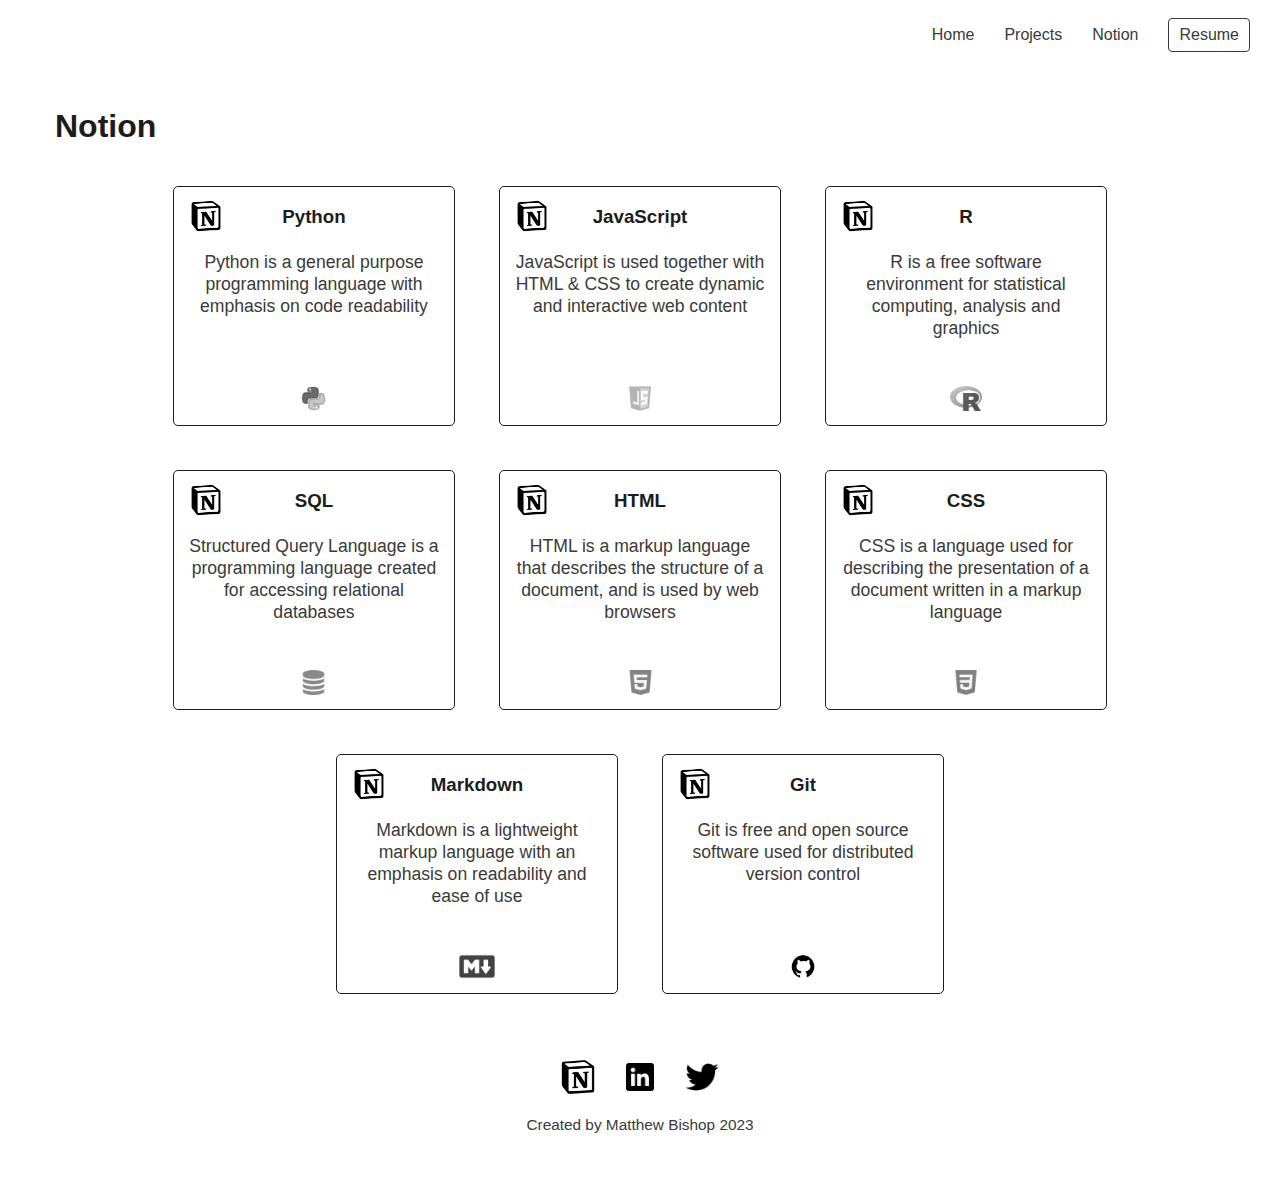
==== notion.html @ 7e96d08e "Add Google tag" ====
<!DOCTYPE html>
<html lang="en">
<head>
    <!-- Google tag (gtag.js) -->
    <script async src="https://www.googletagmanager.com/gtag/js?id=G-ZN73H9BLQE"></script>
    <script>
    window.dataLayer = window.dataLayer || [];
    function gtag(){dataLayer.push(arguments);}
    gtag('js', new Date());

    gtag('config', 'G-ZN73H9BLQE');
    </script>
    <script type="module" src="/Static/script.js"></script>
    <meta charset="UTF-8">
    <meta name="viewport" content="width=device-width, initial-scale=1.0">
    <link rel="stylesheet" type="text/css" href="Static/styles.css">
    <title>Matthew Bishop</title>
</head>
<body>
    <header>
        <nav>
            <div id="label-wrapper">
                <label for="hamburger">&#9776;</label>
            </div>
            <input type="checkbox" id="hamburger"/>
            <ul>
                <li><a href="/">Home</a></li>
                <li><a href="projects">Projects</a></li>
                <li><a href="notion">Notion</a></li>
                <li id="resume-li"><a href="resume"><button id="resume-btn">Resume</button></a></li>
            </ul>
        </nav>
    </header>
    <main>
        <div id="notion-container">
            <div id="tile-wrapper">
                <h1>Notion</h1>
                <a href="https://refguide.notion.site/Python-2a5e6ef5dbd94826874e5dcb481ed3be" target="_blank">
                    <div class="tile">
                        <img src="Static/Software Icons/notion.png" alt="Notion Icon" class="main-icon">
                        <h3>Python</h3>
                        <p>Python is a general purpose programming language with emphasis on code readability</p>
                        <div class="icons-wrapper">
                            <img src="Static/Software Icons/python.png" alt="Python Icon">
                        </div>
                    </div>
                </a>
                <a href="https://refguide.notion.site/JavaScript-46a9fa313cf94851aafe92ea05849b52" target="_blank">
                    <div class="tile">
                        <img src="Static/Software Icons/notion.png" alt="Notion Icon" class="main-icon">
                        <h3>JavaScript</h3>
                        <p>JavaScript is used together with HTML & CSS to create dynamic and interactive web content</p>
                        <div class="icons-wrapper">
                            <img src="Static/Software Icons/javascript.png" alt="JavaScript Icon">
                        </div>
                    </div>
                </a>
                <a href="https://refguide.notion.site/R-d5c1ee9a77634fe8999c1b9f25821d83" target="_blank">
                    <div class="tile">
                        <img src="Static/Software Icons/notion.png" alt="Notion Icon" class="main-icon">
                        <h3>R</h3>
                        <p>R is a free software environment for statistical computing, analysis and graphics</p>
                        <div class="icons-wrapper">
                            <img src="Static/Software Icons/r.png" alt="R Icon">
                        </div>
                    </div>
                </a>
                <a href="https://refguide.notion.site/SQL-ec405df9c1f746bb9b9fe37eaf95a3e7" target="_blank">
                    <div class="tile">
                        <img src="Static/Software Icons/notion.png" alt="Notion Icon" class="main-icon">
                        <h3>SQL</h3>
                        <p>Structured Query Language is a programming language created for accessing relational databases</p>
                        <div class="icons-wrapper">
                            <img src="Static/Software Icons/sql.png" alt="SQL Icon">
                        </div>
                    </div>
                </a>
                <a href="https://refguide.notion.site/HTML-e7a7ec284228442087c86cb2c976569f" target="_blank">
                    <div class="tile">
                        <img src="Static/Software Icons/notion.png" alt="Notion Icon" class="main-icon">
                        <h3>HTML</h3>
                        <p>HTML is a markup language that describes the structure of a document, and is used by web browsers</p>
                        <div class="icons-wrapper">
                            <img src="Static/Software Icons/html.png" alt="HTML Icon">
                        </div>
                    </div>
                </a>
                <a href="https://refguide.notion.site/CSS-9caab709eafa46b1a935152555e899f4" target="_blank">
                    <div class="tile">
                        <img src="Static/Software Icons/notion.png" alt="Notion Icon" class="main-icon">
                        <h3>CSS</h3>
                        <p>CSS is a language used for describing the presentation of a document written in a markup language</p>
                        <div class="icons-wrapper">
                            <img src="Static/Software Icons/css.png" alt="CSS Icon">
                        </div>
                    </div>
                </a>
                <a href="https://refguide.notion.site/Markdown-d73e1ec1a0854e2a9f41dcad833771e9" target="_blank">
                    <div class="tile">
                        <img src="Static/Software Icons/notion.png" alt="Notion Icon" class="main-icon">
                        <h3>Markdown</h3>
                        <p>Markdown is a lightweight markup language with an emphasis on readability and ease of use</p>
                        <div class="icons-wrapper">
                            <img src="Static/Software Icons/markdown.png" alt="Markdown Icon">
                        </div>
                    </div>
                </a>
                <a href="https://refguide.notion.site/Git-b85595ef13ec477c90791c1279d3fa75" target="_blank">
                    <div class="tile">
                        <img src="Static/Software Icons/notion.png" alt="Notion Icon" class="main-icon">
                        <h3>Git</h3>
                        <p>Git is free and open source software used for distributed version control</p>
                        <div class="icons-wrapper">
                            <img src="Static/Software Icons/github.png" alt="Git Icon">
                        </div>
                    </div>
                </a>
            </div>
        </div>
    </main>
    <footer>
        <div id="social-icons">
            <a href="https://github.com/matbishop" target="_blank">
                <img src="Static/Software Icons/notion.png" alt="Notion Icon">
            </a>
            <a href="https://www.linkedin.com/in/matbishop" target="_blank">
                <img src="Static/Social Icons/linkedin.png" alt="LinkedIn Icon">
            </a>
            <a href="https://twitter.com/matbishopsa" target="_blank">
                <img src="Static/Social Icons/twitter.png" alt="Twitter Icon">
            </a>
        </div>
        <p>
            Created by Matthew Bishop 2023
        </p>
    </footer>
</body>
</html>
---- Static/styles.css ----
:root {
    --prim-font-col: #1c1c1c;
    --sec-font-col: #3a3a3a;
    --background-color: white;
}

* {
    box-sizing: border-box;
}

body {
    margin: 0;
    font-family: "Inter", sans-serif;
    color: var(--prim-font-col);
    background-color: var(--background-color);
    min-height: 100vh;
    display: flex;
    flex-direction: column;
}

main {
    flex: 1;
    animation: websiteLoad 0.2s ease-in 0s 1;   
}

p {
    font-size: 1.2em;
    line-height: 1.25;
}

a {
    text-decoration: none;
    color: var(--sec-font-col);
}

li a {
    color: var(--sec-font-col);
}

/* Nav Bar */
ul {
    list-style-type: none;
    display: flex;
    justify-content: flex-end;
    margin-right: 20px;
}

ul li {
    display: inline-block;
    margin-left: 10px;
    padding: 10px;
}

label, input {
    display: none;
    font-size: 2em;
}

#resume-btn {
    background-color: white;
    color: var(--sec-font-col);
    border: 1px var(--sec-font-col) solid;
    padding-left: 10px;
    padding-right: 10px;
}

#resume-li {
    padding-top: 2px;
}

#landing-container {
    display: flex;
    flex-wrap: wrap;
    justify-content: space-between;
    align-items: center;
    padding-top: 30px;
}

#landing-text {
    width: calc(50vw - 20px);
    padding: 0 20px;
    color: var(--prim-font-col);
}

#landing-text p {
    margin-right: 50px;
}

/* Titles */
#landing-text h1 {
    font-size: 6em;
    margin-bottom: 0;
}

#landing-text h2 {
    font-size: 3em;
}

#landing-text p {
    color: var(--sec-font-col);
    max-width: 1500px;
}

#landing-container img {
    height: 70vh;
    max-height: 1100px;
    width: auto;
    object-fit: cover;
    margin: auto;
    border-radius: 0.5%;
}

/* About Section */
#about-container {
    margin-top: 50px;
    margin-left: 10vw;
    margin-right: 10vw;
    color: var(--sec-font-col);
    max-width: 3200px;
}

#about-container h2 {
    color: var(--prim-font-col);
}

button {
    background-color: white;
    color: var(--sec-font-col);
    border: 1px var(--sec-font-col) solid;
    border-radius: 4px;
    height: 34px;
    cursor: pointer;
    font-size: 1em;
}

/* Footer section */
footer {
    font-size: 0.8em;
    color: var(--sec-font-col);
    text-align: center;
    margin: 40px auto;
}

footer img {
    width: 38px;
    height: auto;
    margin-left: 10px;
    margin-right: 10px;
}

/* Projects & Notion */
#projects-container, #notion-container {
    text-align: center;
    width: 100%;
    margin-top: 30px;
}

#projects-container h1, #notion-container h1 {
    margin-top: 0;
}

#tile-wrapper {
    text-align: center;
    max-width: 1250px;
    display: inline-block;
}

#tile-wrapper h1 {
    text-align: left;
    margin-left: 40px;
}

.tile {
    display: inline-block;
    width: 22vw;
    max-width: 340px;
    min-width: 240px;
    height: 240px;
    overflow: hidden;
    border: 1.5px solid var(--prim-font-col);
    border-radius: 5px;
    text-align: center;
    padding: 0px 15px 15px 15px;
    margin: 20px;
    color: var(--prim-font-col);
    position: relative;
    top: 0;
    transition: top ease 0.2s;
}

.tile:hover {
    background-color: #fafafa;
    top: -5px;
}

.tile .main-icon {
    width: 34px;
    height: auto;
    display: flex;
    margin-top: 12px;
    float: left;
}

.tile h3 {
    display: inline-block;
    margin-left: -34px;
}

.tile p {
    color: var(--sec-font-col);
    font-size: 1.1em;
    margin-top: 5px;
}

.icons-wrapper {
    position: absolute;
    bottom: 0;
    width: 100%;
    margin-bottom: 10px;
    margin-left: -15px;
}

.icons-wrapper img {
    height: 25px;
    width: auto;
    margin-left: 2px;
    margin-right: 2px;
}

@media screen and (max-width: 1250px) {
    .tile p {
        margin-top: -4px;
    }
    
    #landing-container {
        display: block;
    }

    #landing-text {
        width: 100%;
        padding: 0;
        box-sizing: border-box;
    }
    
    #landing-container img {
        width: 45vw;
        height: auto;
        float: left;
        margin-left: 5vw;
        margin-right: 5vw;
        margin-bottom: 5vw;
    }

    #landing-text h1, #landing-text h2 {
        display: inline-block;
        width: 40vw;
        margin-top: 0;
    }

    p {
        clear: both;
    }
    
    /* Titles */
    #landing-text h1 {
        font-size: 4.2em;
        margin-top: 250px; /* was 25px */
        margin-bottom: 10px;
    }
    
    #landing-text h2 {
        font-size: 1.8em;
    }
    
    #landing-text p {
        font-size: 1.2em;
        margin: 5vw 5vw;
    }
}

@media screen and (max-width: 1000px) {
    #landing-text h1 {
        margin-top: 200px;
    }
}

@media screen and (max-width: 790px) {
    #landing-text h1 {
        margin-top: 150px;
    }
    
    /* Nav bar */
    ul li {
        display: block;
        margin-left: -20px;
    }
    
    #label-wrapper {
        text-align: right;
        margin-right: 15px;
    }
    
    label {
        display: inline-block;
        padding: 15px;
        margin-left: 80%;
    }
    
    ul {
        display: none;
        margin-right: 0;
    }
    
    nav input:checked ~ ul {
        display: block;
        position: absolute;
        background-color: white;
        z-index: 1;
        right: 0;
        width: auto;
        height: 100vh;
        padding-right: 30px;
        animation: navSlide 0.2s ease-in 0s 1;
    }
    
    header:has(nav input:checked) + main {
        transition: opacity 0.2s;
        opacity: 0.2;
    }
    
    header:has(nav input:checked) + main + footer {
        transition: opacity 0.2s;
        opacity: 0.2;
    }
    
    /* About Section */
    #about-container {
        margin-left: 5vw;
        margin-right: 5vw;
    }
    
    /* Footer */
    #social-icons {
        margin-top: 40px;
    }
    
    /* Projects Section */
    .tile p {
        margin-top: 0;
    }
    
    .tile .git-icon {
        margin-bottom: 0;
        margin-left: 0;
    }
    
    .tile h3 {
        margin-left: -50px;
    }
    
    .icons-wrapper {
        height: 25px;
        display: flex;
        justify-content: center;
    }
    
    .icons-wrapper img {
        height: 100%;
        margin-left: 4px;
        margin-right: 4px;
    }
}

@media screen and (max-width: 600px) {
    #landing-text h1 {
        margin-top: 50px;
    }
}

@media screen and (max-width: 500px) {
    #landing-text h1 {
        margin-top: 25px;
    }
}

@keyframes websiteLoad {
    0% {
        transform: translateY(-4px);
        opacity: 0.5;
    }
    100% {
        transform: translateY(0);
        opacity: 1;
    }
}

@keyframes navSlide {
    0% {
        transform: translateX(10px);
        opacity: 0;
    }
    100% {
        transform: translateX(0);
        opacity: 1;
    }
}
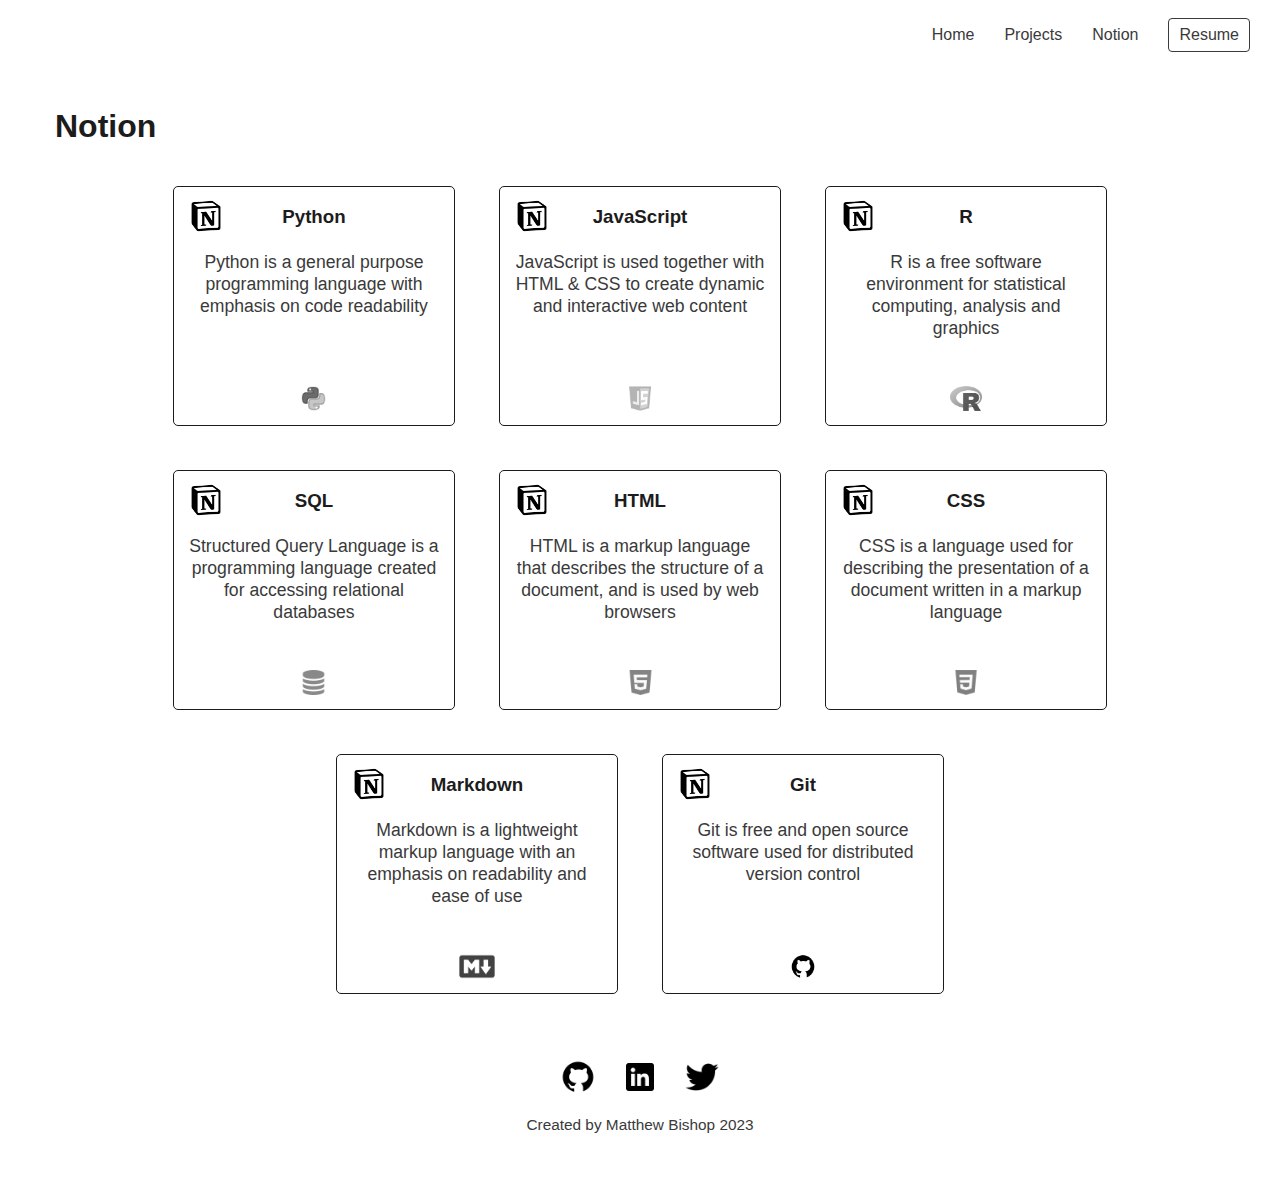
==== commit cc3631ab: "Change Icon" ====
--- a/notion.html
+++ b/notion.html
@@ -1,7 +1,6 @@
 <!DOCTYPE html>
 <html lang="en">
 <head>
-    <!-- Google tag (gtag.js) -->
     <script async src="https://www.googletagmanager.com/gtag/js?id=G-ZN73H9BLQE"></script>
     <script>
     window.dataLayer = window.dataLayer || [];
@@ -15,6 +14,7 @@
     <meta name="viewport" content="width=device-width, initial-scale=1.0">
     <link rel="stylesheet" type="text/css" href="Static/styles.css">
     <title>Matthew Bishop</title>
+    <link rel="icon" type="image/png" href="/Static/favicon.png">
 </head>
 <body>
     <header>
@@ -121,7 +121,7 @@
     <footer>
         <div id="social-icons">
             <a href="https://github.com/matbishop" target="_blank">
-                <img src="Static/Software Icons/notion.png" alt="Notion Icon">
+                <img src="Static/Social Icons/github.png" alt="GitHub Icon">
             </a>
             <a href="https://www.linkedin.com/in/matbishop" target="_blank">
                 <img src="Static/Social Icons/linkedin.png" alt="LinkedIn Icon">
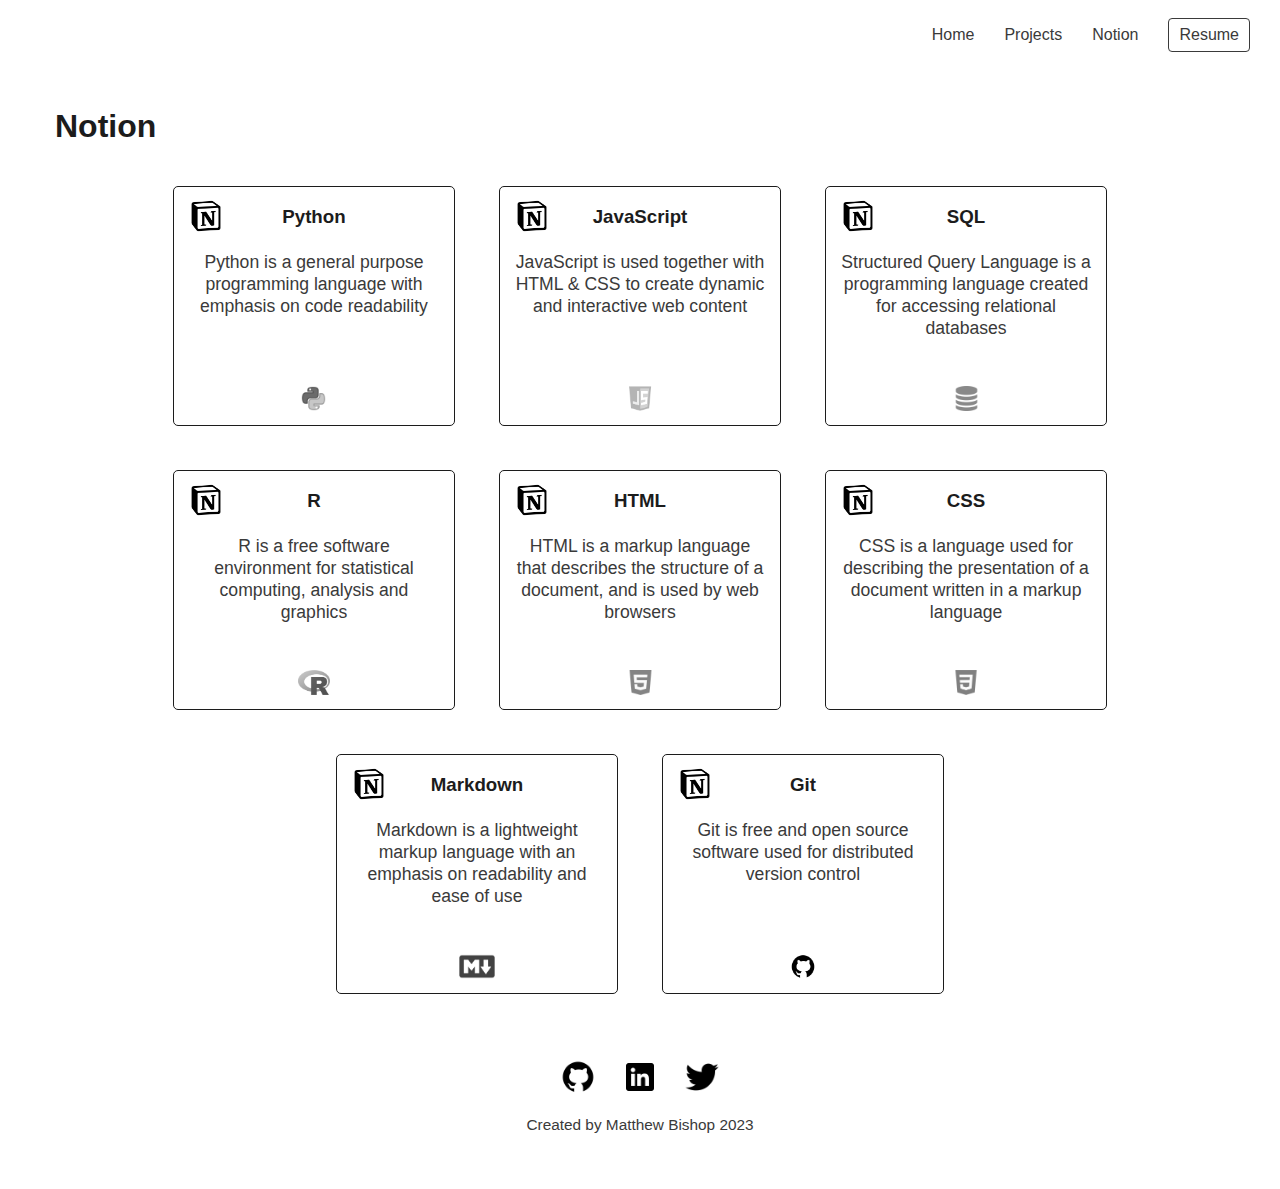
==== commit 75f39f71: "Change project links" ====
--- a/notion.html
+++ b/notion.html
@@ -35,7 +35,7 @@
         <div id="notion-container">
             <div id="tile-wrapper">
                 <h1>Notion</h1>
-                <a href="https://refguide.notion.site/Python-2a5e6ef5dbd94826874e5dcb481ed3be" target="_blank">
+                <a href="//python.matbishop.tech" target="_blank">
                     <div class="tile">
                         <img src="Static/Software Icons/notion.png" alt="Notion Icon" class="main-icon">
                         <h3>Python</h3>
@@ -45,7 +45,7 @@
                         </div>
                     </div>
                 </a>
-                <a href="https://refguide.notion.site/JavaScript-46a9fa313cf94851aafe92ea05849b52" target="_blank">
+                <a href="//javascript.matbishop.tech" target="_blank">
                     <div class="tile">
                         <img src="Static/Software Icons/notion.png" alt="Notion Icon" class="main-icon">
                         <h3>JavaScript</h3>
@@ -55,7 +55,17 @@
                         </div>
                     </div>
                 </a>
-                <a href="https://refguide.notion.site/R-d5c1ee9a77634fe8999c1b9f25821d83" target="_blank">
+                <a href="//sql.matbishop.tech" target="_blank">
+                    <div class="tile">
+                        <img src="Static/Software Icons/notion.png" alt="Notion Icon" class="main-icon">
+                        <h3>SQL</h3>
+                        <p>Structured Query Language is a programming language created for accessing relational databases</p>
+                        <div class="icons-wrapper">
+                            <img src="Static/Software Icons/sql.png" alt="SQL Icon">
+                        </div>
+                    </div>
+                </a>
+                <a href="//r.matbishop.tech" target="_blank">
                     <div class="tile">
                         <img src="Static/Software Icons/notion.png" alt="Notion Icon" class="main-icon">
                         <h3>R</h3>
@@ -65,17 +75,7 @@
                         </div>
                     </div>
                 </a>
-                <a href="https://refguide.notion.site/SQL-ec405df9c1f746bb9b9fe37eaf95a3e7" target="_blank">
-                    <div class="tile">
-                        <img src="Static/Software Icons/notion.png" alt="Notion Icon" class="main-icon">
-                        <h3>SQL</h3>
-                        <p>Structured Query Language is a programming language created for accessing relational databases</p>
-                        <div class="icons-wrapper">
-                            <img src="Static/Software Icons/sql.png" alt="SQL Icon">
-                        </div>
-                    </div>
-                </a>
-                <a href="https://refguide.notion.site/HTML-e7a7ec284228442087c86cb2c976569f" target="_blank">
+                <a href="//html.matbishop.tech" target="_blank">
                     <div class="tile">
                         <img src="Static/Software Icons/notion.png" alt="Notion Icon" class="main-icon">
                         <h3>HTML</h3>
@@ -85,7 +85,7 @@
                         </div>
                     </div>
                 </a>
-                <a href="https://refguide.notion.site/CSS-9caab709eafa46b1a935152555e899f4" target="_blank">
+                <a href="//css.matbishop.tech" target="_blank">
                     <div class="tile">
                         <img src="Static/Software Icons/notion.png" alt="Notion Icon" class="main-icon">
                         <h3>CSS</h3>
@@ -95,7 +95,7 @@
                         </div>
                     </div>
                 </a>
-                <a href="https://refguide.notion.site/Markdown-d73e1ec1a0854e2a9f41dcad833771e9" target="_blank">
+                <a href="//markdown.matbishop.tech" target="_blank">
                     <div class="tile">
                         <img src="Static/Software Icons/notion.png" alt="Notion Icon" class="main-icon">
                         <h3>Markdown</h3>
@@ -105,7 +105,7 @@
                         </div>
                     </div>
                 </a>
-                <a href="https://refguide.notion.site/Git-b85595ef13ec477c90791c1279d3fa75" target="_blank">
+                <a href="//git.matbishop.tech" target="_blank">
                     <div class="tile">
                         <img src="Static/Software Icons/notion.png" alt="Notion Icon" class="main-icon">
                         <h3>Git</h3>
